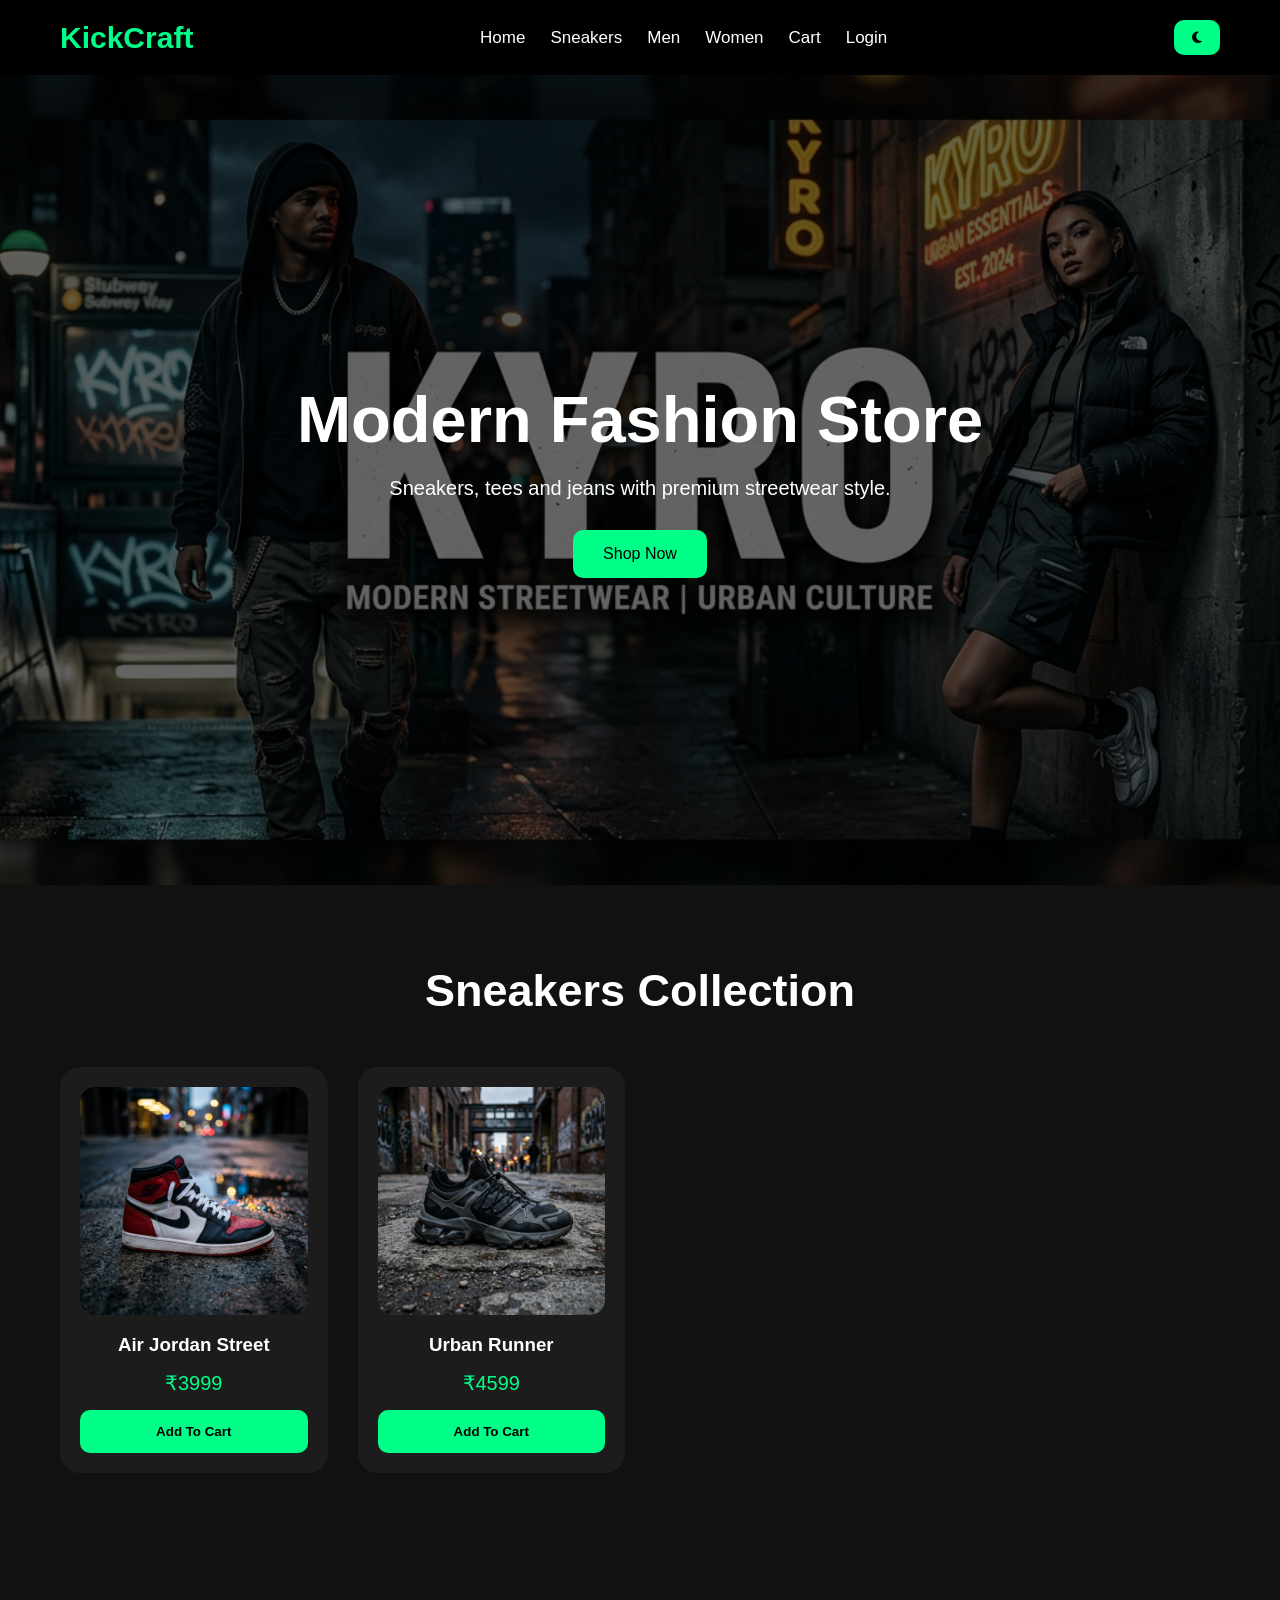
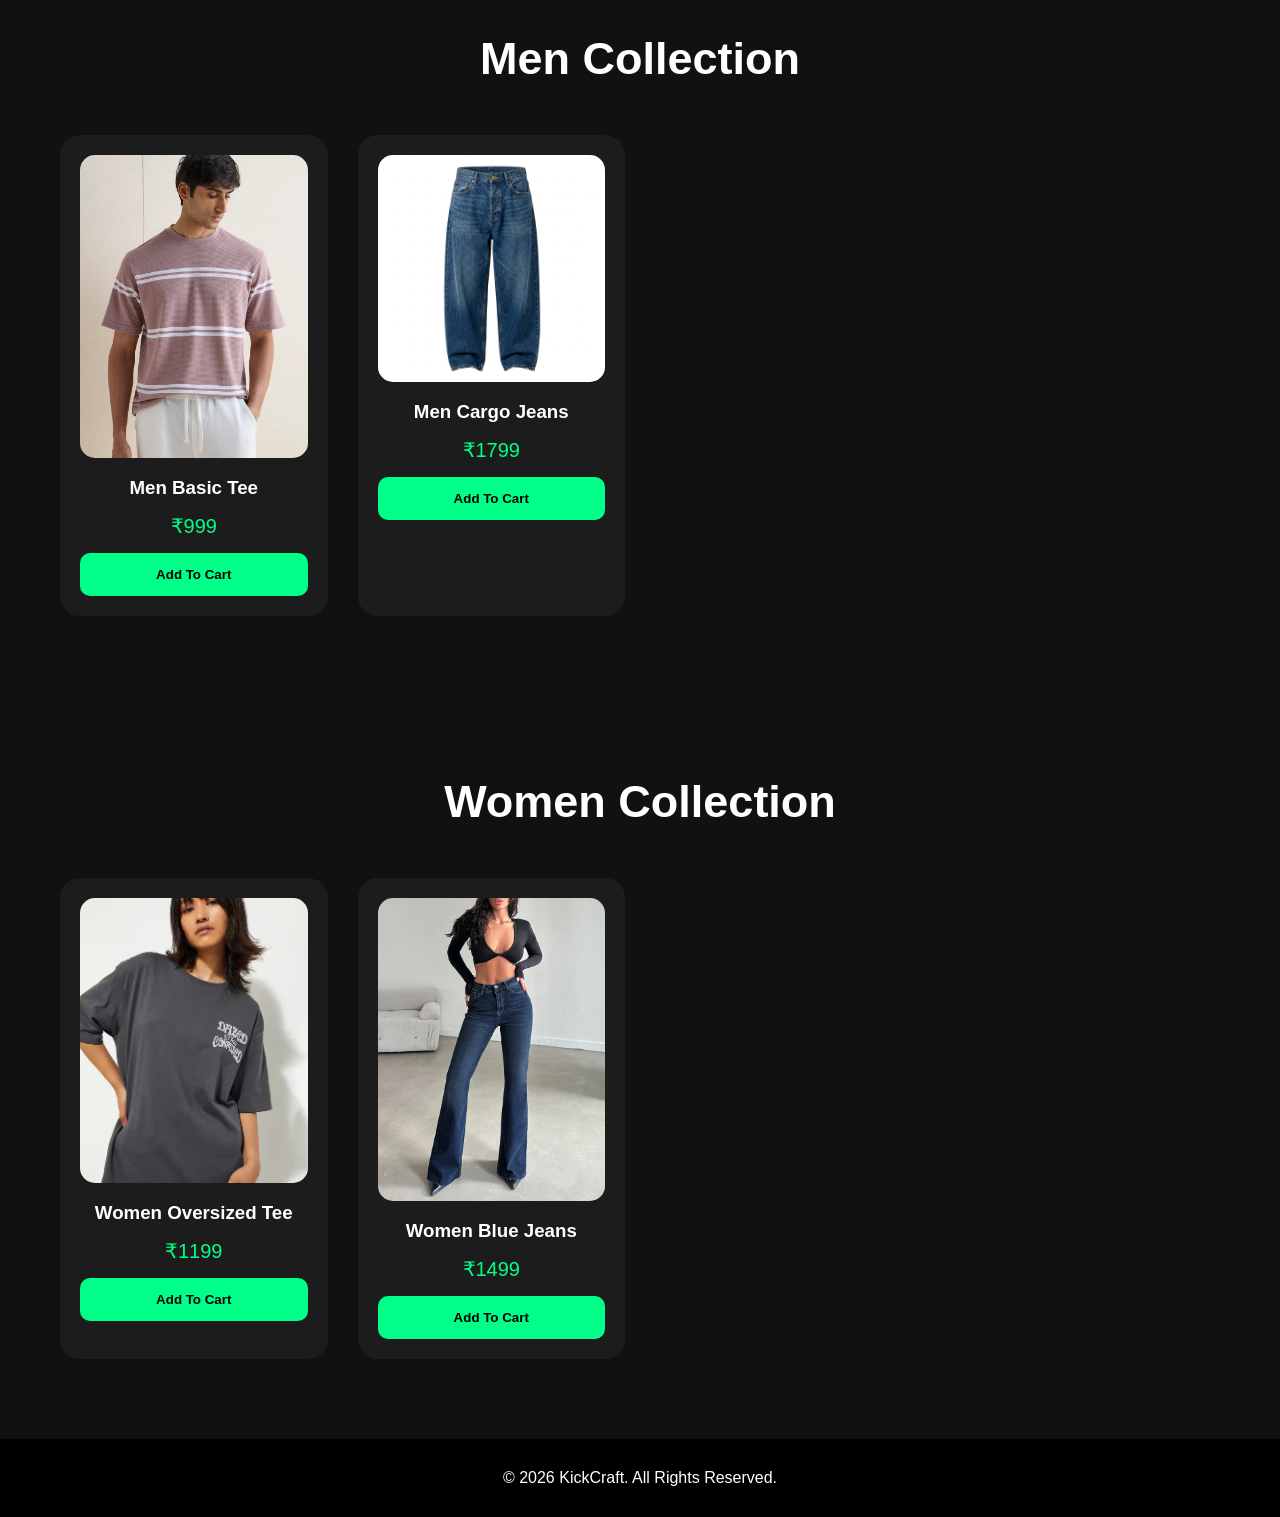
==== index.html @ 6a29a345 "Initial KickCraft website" ====
<!-- index.html -->

<!DOCTYPE html>
<html lang="en">
<head>
    <meta charset="UTF-8">
    <meta name="viewport"
    content="width=device-width, initial-scale=1.0">

    <title>KickCraft</title>

    <link rel="stylesheet"
    href="style.css">

    <link rel="stylesheet"
    href="https://cdnjs.cloudflare.com/ajax/libs/font-awesome/6.5.1/css/all.min.css">
</head>
<body>

    <!-- Navbar -->
    <nav>

        <div class="logo">KickCraft</div>

        <ul>
            <li><a href="#home">Home</a></li>
            <li><a href="#sneakers">Sneakers</a></li>
            <li><a href="#men">Men</a></li>
            <li><a href="#women">Women</a></li>
            <li><a href="cart.html">Cart</a></li>
            <li><a href="login.html">Login</a></li>
        </ul>

        <button id="modeBtn">
            <i class="fa-solid fa-moon"></i>
        </button>

    </nav>



    <!-- Hero -->
    <section class="hero" id="home">

        <div class="hero-text">

            <h1>Modern Fashion Store</h1>

            <p>
                Sneakers, tees and jeans with premium streetwear style.
            </p>

            <a href="#sneakers">
                <button>Shop Now</button>
            </a>

        </div>

    </section>



    <!-- Sneakers -->
    <section class="products" id="sneakers">

        <h2>Sneakers Collection</h2>

        <div class="product-card">

            <img src="images/shoe1.png"
            alt="Sneaker">

            <h3>Air Jordan Street</h3>

            <p class="price">₹3999</p>

            <button class="cart-btn"
            onclick="addToCart('Air Jordan Street',3999)">
                Add To Cart
            </button>

        </div>


        <div class="product-card">

            <img src="images/shoe2.png"
            alt="Sneaker">

            <h3>Urban Runner</h3>

            <p class="price">₹4599</p>

            <button class="cart-btn"
            onclick="addToCart('Urban Runner',4599)">
                Add To Cart
            </button>

        </div>

    </section>



    <!-- Men -->
    <section class="products" id="men">

        <h2>Men Collection</h2>

        <div class="product-card">

            <img src="images/men-tee.png"
            alt="Men Tee">

            <h3>Men Basic Tee</h3>

            <p class="price">₹999</p>

            <button class="cart-btn"
            onclick="addToCart('Men Basic Tee',999)">
                Add To Cart
            </button>

        </div>


        <div class="product-card">

            <img src="images/men-jeans.png"
            alt="Men Jeans">

            <h3>Men Cargo Jeans</h3>

            <p class="price">₹1799</p>

            <button class="cart-btn"
            onclick="addToCart('Men Cargo Jeans',1799)">
                Add To Cart
            </button>

        </div>

    </section>



    <!-- Women -->
    <section class="products" id="women">

        <h2>Women Collection</h2>

        <div class="product-card">

            <img src="images/women-tee.png"
            alt="Women Tee">

            <h3>Women Oversized Tee</h3>

            <p class="price">₹1199</p>

            <button class="cart-btn"
            onclick="addToCart('Women Oversized Tee',1199)">
                Add To Cart
            </button>

        </div>


        <div class="product-card">

            <img src="images/women-jeans.png"
            alt="Women Jeans">

            <h3>Women Blue Jeans</h3>

            <p class="price">₹1499</p>

            <button class="cart-btn"
            onclick="addToCart('Women Blue Jeans',1499)">
                Add To Cart
            </button>

        </div>

    </section>



    <!-- Footer -->
    <footer>

        <p>
            © 2026 KickCraft. All Rights Reserved.
        </p>

    </footer>


    <script src="script.js"></script>

</body>
</html>
---- style.css ----
/* style.css */

*{
    margin:0;
    padding:0;
    box-sizing:border-box;
    font-family:Arial,sans-serif;
}

body{
    background:#111;
    color:white;
}

/* Navbar */
nav{
    width:100%;
    padding:20px 60px;
    display:flex;
    justify-content:space-between;
    align-items:center;
    background:black;
    position:sticky;
    top:0;
    z-index:1000;
}

.logo{
    font-size:30px;
    font-weight:bold;
    color:#00ff88;
}

nav ul{
    display:flex;
    align-items:center;
    gap:25px;
    list-style:none;
}

nav ul li a{
    text-decoration:none;
    color:white;
    font-size:17px;
    transition:0.3s;
}

nav ul li a:hover{
    color:#00ff88;
}

nav button{
    padding:10px 18px;
    border:none;
    border-radius:10px;
    background:#00ff88;
    cursor:pointer;
}

/* Hero */
.hero{
    height:90vh;
    display:flex;
    justify-content:center;
    align-items:center;
    text-align:center;

    background:
    linear-gradient(rgba(0,0,0,0.6),rgba(0,0,0,0.6)),
    url('images/banner.jpg') center/cover no-repeat;
}

.hero-text h1{
    font-size:65px;
    margin-bottom:20px;
}

.hero-text p{
    font-size:20px;
    margin-bottom:30px;
}

.hero-text button{
    padding:15px 30px;
    border:none;
    border-radius:10px;
    background:#00ff88;
    cursor:pointer;
    font-size:16px;
}

/* Products */
.products{
    padding:80px 60px;
    display:grid;
    grid-template-columns:repeat(auto-fit,minmax(260px,1fr));
    gap:30px;
}

.products h2{
    grid-column:1/-1;
    text-align:center;
    font-size:45px;
    margin-bottom:20px;
}

.product-card{
    background:#1c1c1c;
    padding:20px;
    border-radius:20px;
    text-align:center;
    transition:0.3s;
}

.product-card:hover{
    transform:translateY(-8px);
}

.product-card img{
    width:100%;
    border-radius:15px;
}

.product-card h3{
    margin:15px 0;
}

.price{
    color:#00ff88;
    margin-bottom:15px;
    font-size:20px;
}

.cart-btn{
    width:100%;
    padding:14px;
    border:none;
    border-radius:10px;
    background:#00ff88;
    font-weight:bold;
    cursor:pointer;
}

/* Footer */
footer{
    text-align:center;
    padding:30px;
    background:black;
}

/* Login */
.login-container{
    width:400px;
    margin:100px auto;
    background:#1c1c1c;
    padding:40px;
    border-radius:20px;
    text-align:center;
}

.login-container h1{
    margin-bottom:20px;
}

.login-container input{
    width:100%;
    padding:14px;
    margin:15px 0;
    border:none;
    border-radius:10px;
}

.login-container button{
    width:100%;
    padding:14px;
    border:none;
    border-radius:10px;
    background:#00ff88;
    cursor:pointer;
    font-weight:bold;
}

.login-container a{
    color:#00ff88;
}

/* Light Mode */
.light-mode{
    background:white;
    color:black;
}

.light-mode nav{
    background:#f1f1f1;
}

.light-mode nav ul li a{
    color:black;
}

.light-mode .product-card{
    background:#f1f1f1;
    color:black;
}

.light-mode footer{
    background:#f1f1f1;
    color:black;
}

.light-mode .login-container{
    background:#f1f1f1;
    color:black;
}

/* Responsive */
@media(max-width:768px){

    nav{
        flex-direction:column;
        gap:20px;
        padding:20px;
    }

    nav ul{
        flex-wrap:wrap;
        justify-content:center;
        gap:15px;
    }

    .hero-text h1{
        font-size:40px;
    }

    .hero-text p{
        font-size:16px;
    }

    .products{
        padding:50px 20px;
    }

    .login-container{
        width:90%;
    }
}
/* Remove Button */

.remove-btn{
    width:100%;
    padding:12px;
    border:none;
    border-radius:10px;
    background:red;
    color:white;
    cursor:pointer;
    margin-top:10px;
    font-weight:bold;
}



/* Remove Button */

.remove-btn{

    width:100%;

    padding:12px;

    border:none;

    border-radius:10px;

    background:red;

    color:white;

    cursor:pointer;

    margin-top:10px;

    font-weight:bold;
}



/* Payment Button */

#pay-btn{

    padding:15px 30px;

    border:none;

    border-radius:10px;

    background:#00ff88;

    color:black;

    font-size:16px;

    font-weight:bold;

    cursor:pointer;

    margin-top:30px;
}
/* Remove Button */

.remove-btn{

    width:100%;

    padding:12px;

    border:none;

    border-radius:10px;

    background:red;

    color:white;

    cursor:pointer;

    margin-top:10px;

    font-weight:bold;
}



/* Payment Button */

#pay-btn{

    padding:12px 22px;

    border:none;

    border-radius:10px;

    background:#00ff88;

    color:black;

    font-size:15px;

    font-weight:bold;

    cursor:pointer;

    margin-top:20px;
}



/* Payment Success */

.payment-success{

    height:100vh;

    display:flex;

    flex-direction:column;

    justify-content:center;

    align-items:center;

    text-align:center;
}



.payment-success h1{

    font-size:50px;

    margin-bottom:20px;
}



.payment-success p{

    font-size:20px;

    margin-bottom:30px;
}



/* Home Button */

.home-btn{

    padding:15px 30px;

    border:none;

    border-radius:10px;

    background:#00ff88;

    color:black;

    font-size:16px;

    font-weight:bold;

    cursor:pointer;
}
/* Back Button */

#back-btn{

    padding:12px 20px;

    border:none;

    border-radius:10px;

    background:#444;

    color:white;

    cursor:pointer;

    margin-bottom:25px;

    font-size:15px;

    font-weight:bold;
}
/* Small Home Button */

.small-home-btn{

    padding:8px 16px;

    border:none;

    border-radius:8px;

    background:#444;

    color:white;

    cursor:pointer;

    font-size:13px;

    font-weight:bold;

    margin-bottom:20px;
}
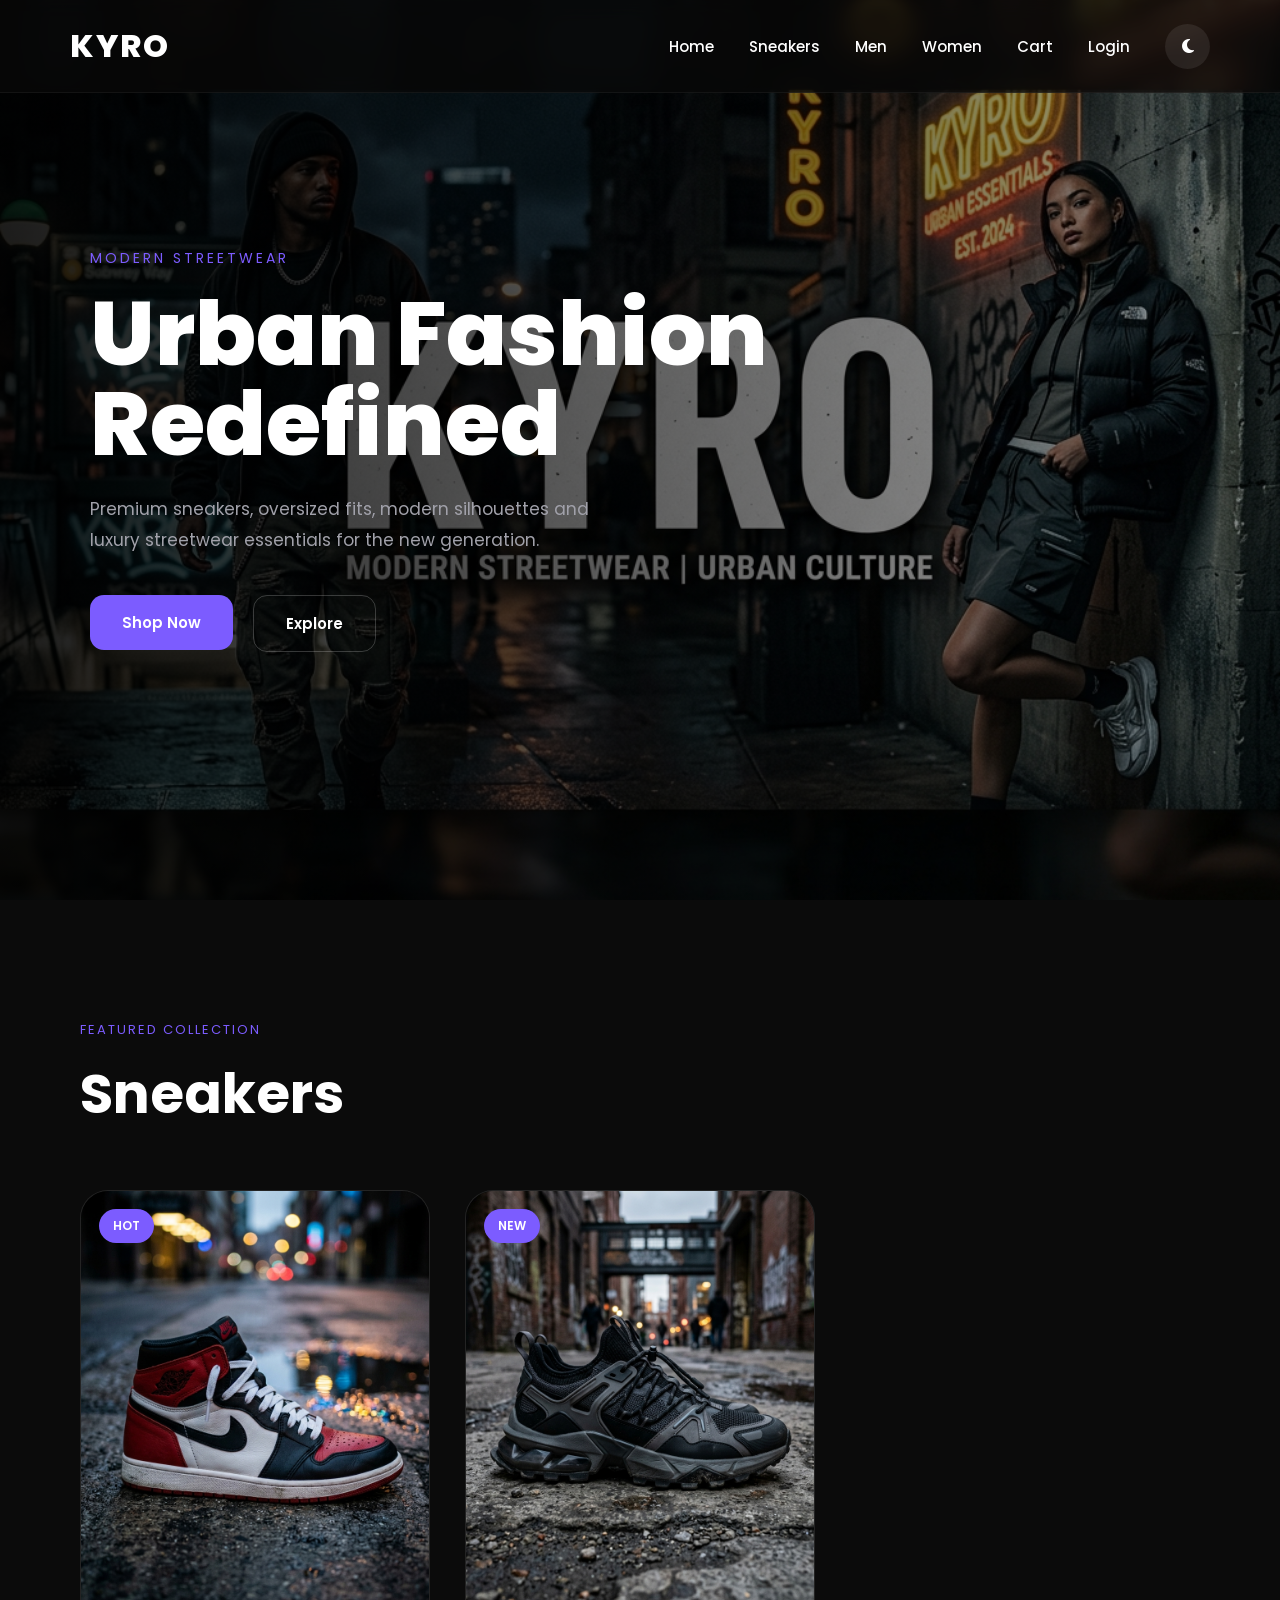
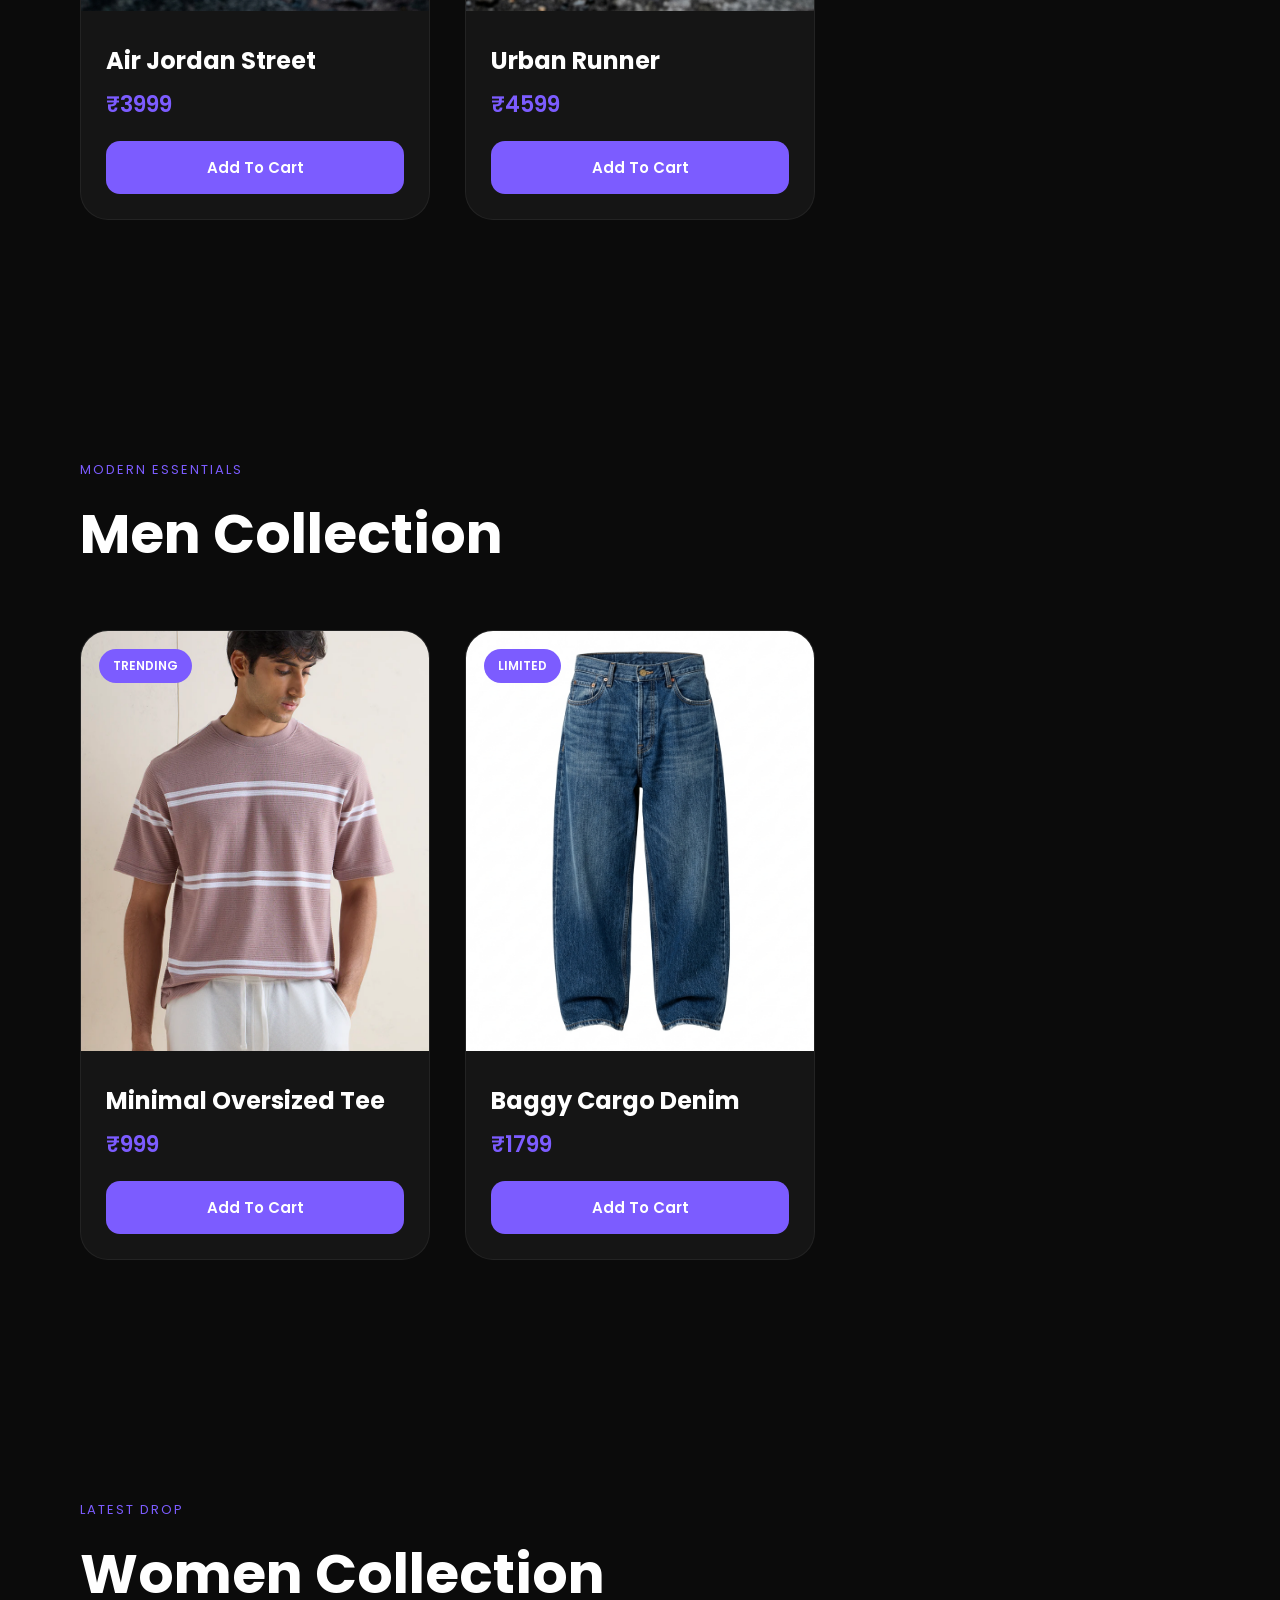
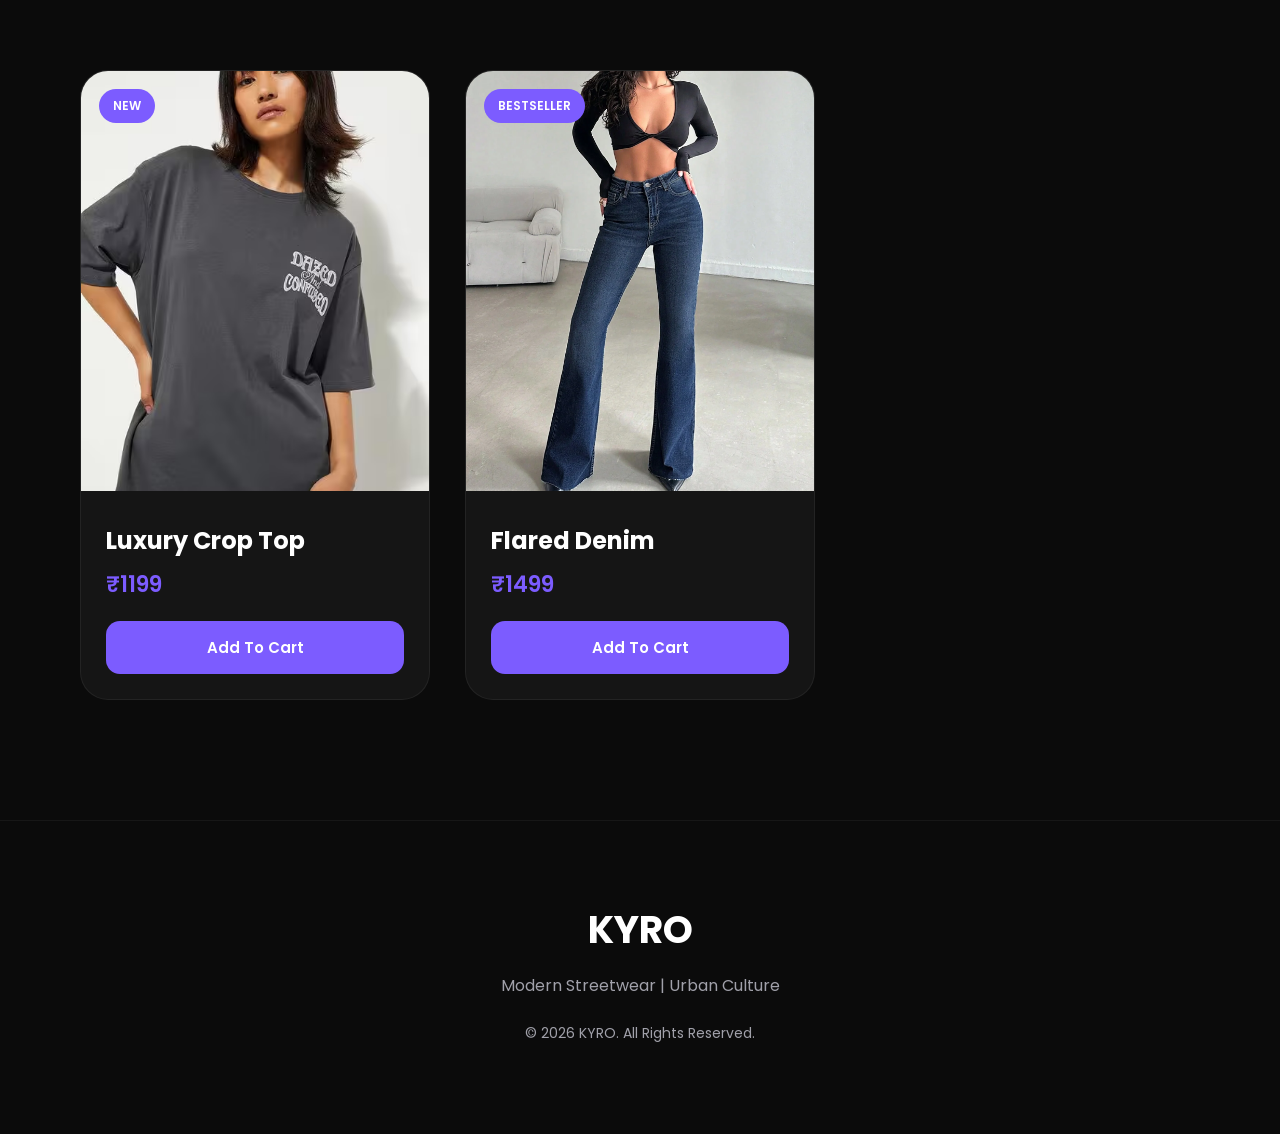
==== commit 68880818: "fixed github pages" ====
--- a/index.html
+++ b/index.html
@@ -3,56 +3,119 @@
 <!DOCTYPE html>
 <html lang="en">
 <head>
+
     <meta charset="UTF-8">
+
     <meta name="viewport"
     content="width=device-width, initial-scale=1.0">
 
-    <title>KickCraft</title>
-
-    <link rel="stylesheet"
-    href="style.css">
+    <title>KYRO Streetwear</title>
+
+    <link rel="stylesheet" href="/style.css">
 
     <link rel="stylesheet"
     href="https://cdnjs.cloudflare.com/ajax/libs/font-awesome/6.5.1/css/all.min.css">
+
+    <link href="https://fonts.googleapis.com/css2?family=Poppins:wght@300;400;500;600;700;800&display=swap"
+    rel="stylesheet">
+
 </head>
+
 <body>
 
     <!-- Navbar -->
+
     <nav>
 
-        <div class="logo">KickCraft</div>
+        <div class="logo">
+            KYRO
+        </div>
 
         <ul>
-            <li><a href="#home">Home</a></li>
-            <li><a href="#sneakers">Sneakers</a></li>
-            <li><a href="#men">Men</a></li>
-            <li><a href="#women">Women</a></li>
-            <li><a href="cart.html">Cart</a></li>
-            <li><a href="login.html">Login</a></li>
+
+            <li>
+                <a href="#home">Home</a>
+            </li>
+
+            <li>
+                <a href="#sneakers">Sneakers</a>
+            </li>
+
+            <li>
+                <a href="#men">Men</a>
+            </li>
+
+            <li>
+                <a href="#women">Women</a>
+            </li>
+
+            <li>
+                <a href="cart.html">Cart</a>
+            </li>
+
+            <li>
+                <a href="login.html">Login</a>
+            </li>
+            <button id="theme-toggle">
+
+    <i class="fa-solid fa-moon"></i>
+
+</button>
+
         </ul>
 
-        <button id="modeBtn">
-            <i class="fa-solid fa-moon"></i>
-        </button>
-
     </nav>
 
 
 
     <!-- Hero -->
+
     <section class="hero" id="home">
 
-        <div class="hero-text">
-
-            <h1>Modern Fashion Store</h1>
-
-            <p>
-                Sneakers, tees and jeans with premium streetwear style.
+        <div class="hero-overlay"></div>
+
+        <div class="hero-content">
+
+            <p class="hero-small">
+                MODERN STREETWEAR
             </p>
 
-            <a href="#sneakers">
-                <button>Shop Now</button>
-            </a>
+            <h1>
+                Urban Fashion <br>
+                Redefined
+            </h1>
+
+            <p class="hero-desc">
+
+                Premium sneakers, oversized fits,
+                modern silhouettes and luxury streetwear
+                essentials for the new generation.
+
+            </p>
+
+            <div class="hero-buttons">
+
+                <a href="#sneakers">
+
+                    <button class="primary-btn">
+
+                        Shop Now
+
+                    </button>
+
+                </a>
+
+                <a href="#men">
+
+                    <button class="secondary-btn">
+
+                        Explore
+
+                    </button>
+
+                </a>
+
+            </div>
 
         </div>
 
@@ -61,40 +124,68 @@
 
 
     <!-- Sneakers -->
+
     <section class="products" id="sneakers">
 
-        <h2>Sneakers Collection</h2>
-
-        <div class="product-card">
+        <div class="section-title">
+
+            <p>FEATURED COLLECTION</p>
+
+            <h2>Sneakers</h2>
+
+        </div>
+
+
+        <div class="product-card">
+
+            <span class="tag">HOT</span>
 
             <img src="images/shoe1.png"
             alt="Sneaker">
 
-            <h3>Air Jordan Street</h3>
-
-            <p class="price">₹3999</p>
-
-            <button class="cart-btn"
-            onclick="addToCart('Air Jordan Street',3999)">
-                Add To Cart
-            </button>
-
-        </div>
-
-
-        <div class="product-card">
+            <div class="product-info">
+
+                <h3>Air Jordan Street</h3>
+
+                <p class="price">
+                    ₹3999
+                </p>
+
+                <button class="cart-btn"
+                onclick="addToCart('Air Jordan Street',3999)">
+
+                    Add To Cart
+
+                </button>
+
+            </div>
+
+        </div>
+
+
+        <div class="product-card">
+
+            <span class="tag">NEW</span>
 
             <img src="images/shoe2.png"
             alt="Sneaker">
 
-            <h3>Urban Runner</h3>
-
-            <p class="price">₹4599</p>
-
-            <button class="cart-btn"
-            onclick="addToCart('Urban Runner',4599)">
-                Add To Cart
-            </button>
+            <div class="product-info">
+
+                <h3>Urban Runner</h3>
+
+                <p class="price">
+                    ₹4599
+                </p>
+
+                <button class="cart-btn"
+                onclick="addToCart('Urban Runner',4599)">
+
+                    Add To Cart
+
+                </button>
+
+            </div>
 
         </div>
 
@@ -103,40 +194,68 @@
 
 
     <!-- Men -->
+
     <section class="products" id="men">
 
-        <h2>Men Collection</h2>
-
-        <div class="product-card">
+        <div class="section-title">
+
+            <p>MODERN ESSENTIALS</p>
+
+            <h2>Men Collection</h2>
+
+        </div>
+
+
+        <div class="product-card">
+
+            <span class="tag">TRENDING</span>
 
             <img src="images/men-tee.png"
             alt="Men Tee">
 
-            <h3>Men Basic Tee</h3>
-
-            <p class="price">₹999</p>
-
-            <button class="cart-btn"
-            onclick="addToCart('Men Basic Tee',999)">
-                Add To Cart
-            </button>
-
-        </div>
-
-
-        <div class="product-card">
+            <div class="product-info">
+
+                <h3>Minimal Oversized Tee</h3>
+
+                <p class="price">
+                    ₹999
+                </p>
+
+                <button class="cart-btn"
+                onclick="addToCart('Minimal Oversized Tee',999)">
+
+                    Add To Cart
+
+                </button>
+
+            </div>
+
+        </div>
+
+
+        <div class="product-card">
+
+            <span class="tag">LIMITED</span>
 
             <img src="images/men-jeans.png"
             alt="Men Jeans">
 
-            <h3>Men Cargo Jeans</h3>
-
-            <p class="price">₹1799</p>
-
-            <button class="cart-btn"
-            onclick="addToCart('Men Cargo Jeans',1799)">
-                Add To Cart
-            </button>
+            <div class="product-info">
+
+                <h3>Baggy Cargo Denim</h3>
+
+                <p class="price">
+                    ₹1799
+                </p>
+
+                <button class="cart-btn"
+                onclick="addToCart('Baggy Cargo Denim',1799)">
+
+                    Add To Cart
+
+                </button>
+
+            </div>
 
         </div>
 
@@ -145,40 +264,68 @@
 
 
     <!-- Women -->
+
     <section class="products" id="women">
 
-        <h2>Women Collection</h2>
-
-        <div class="product-card">
+        <div class="section-title">
+
+            <p>LATEST DROP</p>
+
+            <h2>Women Collection</h2>
+
+        </div>
+
+
+        <div class="product-card">
+
+            <span class="tag">NEW</span>
 
             <img src="images/women-tee.png"
             alt="Women Tee">
 
-            <h3>Women Oversized Tee</h3>
-
-            <p class="price">₹1199</p>
-
-            <button class="cart-btn"
-            onclick="addToCart('Women Oversized Tee',1199)">
-                Add To Cart
-            </button>
-
-        </div>
-
-
-        <div class="product-card">
+            <div class="product-info">
+
+                <h3>Luxury Crop Top</h3>
+
+                <p class="price">
+                    ₹1199
+                </p>
+
+                <button class="cart-btn"
+                onclick="addToCart('Luxury Crop Top',1199)">
+
+                    Add To Cart
+
+                </button>
+
+            </div>
+
+        </div>
+
+
+        <div class="product-card">
+
+            <span class="tag">BESTSELLER</span>
 
             <img src="images/women-jeans.png"
             alt="Women Jeans">
 
-            <h3>Women Blue Jeans</h3>
-
-            <p class="price">₹1499</p>
-
-            <button class="cart-btn"
-            onclick="addToCart('Women Blue Jeans',1499)">
-                Add To Cart
-            </button>
+            <div class="product-info">
+
+                <h3>Flared Denim</h3>
+
+                <p class="price">
+                    ₹1499
+                </p>
+
+                <button class="cart-btn"
+                onclick="addToCart('Flared Denim',1499)">
+
+                    Add To Cart
+
+                </button>
+
+            </div>
 
         </div>
 
@@ -187,10 +334,17 @@
 
 
     <!-- Footer -->
+
     <footer>
 
+        <h2>KYRO</h2>
+
         <p>
-            © 2026 KickCraft. All Rights Reserved.
+            Modern Streetwear | Urban Culture
+        </p>
+
+        <p class="copyright">
+            © 2026 KYRO. All Rights Reserved.
         </p>
 
     </footer>
--- a/style.css
+++ b/style.css
@@ -1,460 +1,764 @@
 /* style.css */
+
+:root{
+
+    --bg:#0b0b0b;
+    --card:#151515;
+    --text:#ffffff;
+    --muted:#a1a1aa;
+    --accent:#7c5cff;
+}
 
 *{
     margin:0;
     padding:0;
     box-sizing:border-box;
-    font-family:Arial,sans-serif;
+    font-family:'Poppins',sans-serif;
+}
+
+html{
+    scroll-behavior:smooth;
 }
 
 body{
-    background:#111;
-    color:white;
-}
+    background:var(--bg);
+    color:var(--text);
+}
+
+
 
 /* Navbar */
+
 nav{
+
     width:100%;
-    padding:20px 60px;
+    padding:22px 70px;
+
     display:flex;
     justify-content:space-between;
     align-items:center;
-    background:black;
-    position:sticky;
+
+    position:fixed;
     top:0;
     z-index:1000;
+
+    background:rgba(10,10,10,0.65);
+
+    backdrop-filter:blur(12px);
+
+    border-bottom:
+    1px solid rgba(255,255,255,0.05);
 }
 
 .logo{
-    font-size:30px;
-    font-weight:bold;
-    color:#00ff88;
+
+    font-size:32px;
+    font-weight:800;
+    letter-spacing:2px;
 }
 
 nav ul{
+
     display:flex;
     align-items:center;
-    gap:25px;
+    gap:35px;
+
     list-style:none;
 }
 
 nav ul li a{
+
+    color:white;
     text-decoration:none;
-    color:white;
+
+    font-size:15px;
+    font-weight:500;
+
+    position:relative;
+    transition:0.3s;
+}
+
+nav ul li a::after{
+
+    content:'';
+
+    position:absolute;
+
+    left:0;
+    bottom:-6px;
+
+    width:0%;
+    height:2px;
+
+    background:var(--accent);
+
+    transition:0.3s;
+}
+
+nav ul li a:hover::after{
+    width:100%;
+}
+
+nav ul li a:hover{
+    color:var(--accent);
+}
+
+
+
+/* Hero */
+
+.hero{
+
+    height:100vh;
+
+    background:
+    linear-gradient(
+        to right,
+        rgba(0,0,0,0.88),
+        rgba(0,0,0,0.35)
+    ),
+    url('images/banner.jpg')
+    center/cover no-repeat;
+
+    display:flex;
+    align-items:center;
+
+    padding:0 90px;
+
+    position:relative;
+}
+
+.hero-content{
+
+    max-width:700px;
+
+    z-index:2;
+}
+
+.hero-small{
+
+    color:var(--accent);
+
+    letter-spacing:3px;
+
+    font-size:14px;
+
+    margin-bottom:20px;
+}
+
+.hero h1{
+
+    font-size:90px;
+    line-height:1;
+
+    font-weight:800;
+
+    margin-bottom:25px;
+}
+
+.hero-desc{
+
+    color:var(--muted);
+
     font-size:17px;
+
+    line-height:1.8;
+
+    max-width:550px;
+
+    margin-bottom:40px;
+}
+
+.hero-buttons{
+
+    display:flex;
+    gap:20px;
+}
+
+.primary-btn,
+.secondary-btn{
+
+    padding:16px 32px;
+
+    border:none;
+    border-radius:14px;
+
+    font-size:15px;
+    font-weight:600;
+
+    cursor:pointer;
+
     transition:0.3s;
 }
 
-nav ul li a:hover{
-    color:#00ff88;
-}
-
-nav button{
-    padding:10px 18px;
+.primary-btn{
+
+    background:var(--accent);
+    color:white;
+}
+
+.secondary-btn{
+
+    background:transparent;
+
+    color:white;
+
+    border:
+    1px solid rgba(255,255,255,0.2);
+}
+
+.primary-btn:hover,
+.secondary-btn:hover{
+
+    transform:translateY(-3px);
+}
+
+
+
+/* Products */
+
+.products{
+
+    padding:120px 80px;
+
+    display:grid;
+
+    grid-template-columns:
+    repeat(auto-fit,minmax(320px,1fr));
+
+    gap:35px;
+}
+
+.section-title{
+
+    grid-column:1/-1;
+
+    margin-bottom:20px;
+}
+
+.section-title p{
+
+    color:var(--accent);
+
+    letter-spacing:2px;
+
+    font-size:13px;
+
+    margin-bottom:12px;
+}
+
+.section-title h2{
+
+    font-size:55px;
+
+    font-weight:700;
+}
+
+
+
+/* Product Card */
+
+.product-card{
+
+    background:var(--card);
+
+    border-radius:28px;
+
+    overflow:hidden;
+
+    position:relative;
+
+    border:
+    1px solid rgba(255,255,255,0.06);
+
+    transition:0.4s;
+}
+
+.product-card:hover{
+
+    transform:
+    translateY(-10px);
+
+    box-shadow:
+    0 25px 50px rgba(0,0,0,0.5);
+}
+
+.product-card img{
+
+    width:100%;
+    height:420px;
+
+    object-fit:cover;
+
+    transition:0.5s;
+}
+
+.product-card:hover img{
+
+    transform:scale(1.07);
+}
+
+.product-info{
+
+    padding:25px;
+}
+
+.product-info h3{
+
+    font-size:24px;
+
+    margin-bottom:10px;
+}
+
+.price{
+
+    color:var(--accent);
+
+    font-size:22px;
+
+    margin-bottom:20px;
+
+    font-weight:600;
+}
+
+
+
+/* Tag */
+
+.tag{
+
+    position:absolute;
+
+    top:18px;
+    left:18px;
+
+    background:var(--accent);
+
+    padding:8px 14px;
+
+    border-radius:40px;
+
+    font-size:12px;
+
+    font-weight:600;
+
+    z-index:2;
+}
+
+
+
+/* Buttons */
+
+.cart-btn{
+
+    width:100%;
+
+    padding:15px;
+
     border:none;
-    border-radius:10px;
-    background:#00ff88;
+
+    border-radius:14px;
+
+    background:var(--accent);
+
+    color:white;
+
+    font-size:15px;
+    font-weight:600;
+
     cursor:pointer;
-}
-
-/* Hero */
-.hero{
-    height:90vh;
+
+    transition:0.3s;
+}
+
+.cart-btn:hover{
+
+    opacity:0.9;
+
+    transform:translateY(-2px);
+}
+
+
+
+/* Footer */
+
+footer{
+
+    padding:80px 20px;
+
+    text-align:center;
+
+    border-top:
+    1px solid rgba(255,255,255,0.05);
+}
+
+footer h2{
+
+    font-size:38px;
+
+    margin-bottom:15px;
+}
+
+footer p{
+
+    color:var(--muted);
+
+    margin-bottom:10px;
+}
+
+.copyright{
+
+    margin-top:25px;
+
+    font-size:14px;
+}
+
+
+
+/* Login + Signup */
+
+.login-container{
+
+    width:420px;
+
+    margin:120px auto;
+
+    background:
+    rgba(20,20,20,0.8);
+
+    backdrop-filter:blur(15px);
+
+    padding:45px;
+
+    border-radius:28px;
+
+    border:
+    1px solid rgba(255,255,255,0.06);
+}
+
+.login-container h1{
+
+    margin-bottom:25px;
+
+    font-size:40px;
+}
+
+.login-container input{
+
+    width:100%;
+
+    padding:16px;
+
+    margin:15px 0;
+
+    border:none;
+
+    border-radius:14px;
+
+    background:#222;
+
+    color:white;
+
+    font-size:15px;
+}
+
+.login-container button{
+
+    width:100%;
+
+    padding:15px;
+
+    border:none;
+
+    border-radius:14px;
+
+    background:var(--accent);
+
+    color:white;
+
+    font-size:15px;
+
+    font-weight:600;
+
+    cursor:pointer;
+
+    margin-top:10px;
+}
+
+.login-container a{
+
+    color:var(--accent);
+
+    text-decoration:none;
+}
+
+
+
+/* Cart */
+
+#cart-items{
+
+    display:grid;
+
+    grid-template-columns:
+    repeat(auto-fit,minmax(280px,1fr));
+
+    gap:30px;
+}
+
+
+
+/* Payment Button */
+
+#pay-btn{
+
+    padding:16px 30px;
+
+    border:none;
+
+    border-radius:14px;
+
+    background:var(--accent);
+
+    color:white;
+
+    font-size:16px;
+
+    font-weight:600;
+
+    cursor:pointer;
+
+    margin-top:30px;
+}
+
+
+
+/* Back Buttons */
+
+#back-btn,
+.small-home-btn{
+
+    padding:12px 20px;
+
+    border:none;
+
+    border-radius:12px;
+
+    background:#222;
+
+    color:white;
+
+    cursor:pointer;
+
+    font-weight:600;
+
+    margin-bottom:20px;
+}
+
+
+
+/* Payment Success */
+
+.payment-success{
+
+    height:100vh;
+
     display:flex;
+
+    flex-direction:column;
+
     justify-content:center;
     align-items:center;
+
     text-align:center;
-
-    background:
-    linear-gradient(rgba(0,0,0,0.6),rgba(0,0,0,0.6)),
-    url('images/banner.jpg') center/cover no-repeat;
-}
-
-.hero-text h1{
-    font-size:65px;
+}
+
+.payment-success h1{
+
+    font-size:60px;
+
     margin-bottom:20px;
 }
 
-.hero-text p{
-    font-size:20px;
+.payment-success p{
+
+    color:var(--muted);
+
     margin-bottom:30px;
 }
 
-.hero-text button{
+.home-btn{
+
     padding:15px 30px;
+
     border:none;
-    border-radius:10px;
-    background:#00ff88;
+
+    border-radius:14px;
+
+    background:var(--accent);
+
+    color:white;
+
+    font-weight:600;
+
     cursor:pointer;
-    font-size:16px;
-}
-
-/* Products */
-.products{
-    padding:80px 60px;
-    display:grid;
-    grid-template-columns:repeat(auto-fit,minmax(260px,1fr));
-    gap:30px;
-}
-
-.products h2{
-    grid-column:1/-1;
-    text-align:center;
-    font-size:45px;
-    margin-bottom:20px;
-}
-
-.product-card{
-    background:#1c1c1c;
-    padding:20px;
-    border-radius:20px;
-    text-align:center;
-    transition:0.3s;
-}
-
-.product-card:hover{
-    transform:translateY(-8px);
-}
-
-.product-card img{
-    width:100%;
-    border-radius:15px;
-}
-
-.product-card h3{
-    margin:15px 0;
-}
-
-.price{
-    color:#00ff88;
-    margin-bottom:15px;
-    font-size:20px;
-}
-
-.cart-btn{
-    width:100%;
-    padding:14px;
-    border:none;
-    border-radius:10px;
-    background:#00ff88;
-    font-weight:bold;
-    cursor:pointer;
-}
-
-/* Footer */
-footer{
-    text-align:center;
-    padding:30px;
-    background:black;
-}
-
-/* Login */
-.login-container{
-    width:400px;
-    margin:100px auto;
-    background:#1c1c1c;
-    padding:40px;
-    border-radius:20px;
-    text-align:center;
-}
-
-.login-container h1{
-    margin-bottom:20px;
-}
-
-.login-container input{
-    width:100%;
-    padding:14px;
-    margin:15px 0;
-    border:none;
-    border-radius:10px;
-}
-
-.login-container button{
-    width:100%;
-    padding:14px;
-    border:none;
-    border-radius:10px;
-    background:#00ff88;
-    cursor:pointer;
-    font-weight:bold;
-}
-
-.login-container a{
-    color:#00ff88;
-}
-
-/* Light Mode */
-.light-mode{
-    background:white;
-    color:black;
-}
-
-.light-mode nav{
-    background:#f1f1f1;
-}
-
-.light-mode nav ul li a{
-    color:black;
-}
-
-.light-mode .product-card{
-    background:#f1f1f1;
-    color:black;
-}
-
-.light-mode footer{
-    background:#f1f1f1;
-    color:black;
-}
-
-.light-mode .login-container{
-    background:#f1f1f1;
-    color:black;
-}
+}
+
+
 
 /* Responsive */
-@media(max-width:768px){
+
+@media(max-width:900px){
 
     nav{
+
+        padding:20px;
         flex-direction:column;
         gap:20px;
-        padding:20px;
     }
 
     nav ul{
+
         flex-wrap:wrap;
         justify-content:center;
-        gap:15px;
     }
 
-    .hero-text h1{
+    .hero{
+
+        padding:0 25px;
+        text-align:center;
+    }
+
+    .hero h1{
+
+        font-size:55px;
+    }
+
+    .hero-buttons{
+
+        justify-content:center;
+    }
+
+    .products{
+
+        padding:80px 25px;
+    }
+
+    .section-title h2{
+
         font-size:40px;
     }
 
-    .hero-text p{
-        font-size:16px;
-    }
-
-    .products{
-        padding:50px 20px;
-    }
-
     .login-container{
+
         width:90%;
     }
 }
-/* Remove Button */
-
-.remove-btn{
-    width:100%;
-    padding:12px;
+/* Theme Toggle */
+
+#theme-toggle{
+
+    width:45px;
+    height:45px;
+
     border:none;
-    border-radius:10px;
-    background:red;
-    color:white;
+
+    border-radius:50%;
+
+    background:rgba(255,255,255,0.08);
+
+    color:white;
+
     cursor:pointer;
-    margin-top:10px;
-    font-weight:bold;
-}
-
-
-
-/* Remove Button */
-
-.remove-btn{
-
-    width:100%;
-
-    padding:12px;
-
-    border:none;
-
-    border-radius:10px;
-
-    background:red;
-
-    color:white;
-
-    cursor:pointer;
-
-    margin-top:10px;
-
-    font-weight:bold;
-}
-
-
-
-/* Payment Button */
-
-#pay-btn{
-
-    padding:15px 30px;
-
-    border:none;
-
-    border-radius:10px;
-
-    background:#00ff88;
+
+    font-size:16px;
+
+    transition:0.3s;
+}
+
+#theme-toggle:hover{
+
+    background:var(--accent);
+
+    transform:rotate(180deg);
+}
+
+
+
+/* LIGHT MODE */
+
+body.light-mode{
+
+    background:#f5f5f5;
+    color:#111;
+}
+
+
+
+/* Navbar */
+
+body.light-mode nav{
+
+    background:rgba(255,255,255,0.7);
+
+    border:
+    1px solid rgba(0,0,0,0.06);
+}
+
+body.light-mode nav ul li a{
+
+    color:#111;
+}
+
+
+
+/* Cards */
+
+body.light-mode .product-card,
+body.light-mode .big-card,
+body.light-mode .small-card{
+
+    background:white;
+
+    border:
+    1px solid rgba(0,0,0,0.06);
+}
+
+
+
+/* Text */
+
+body.light-mode .hero-text,
+body.light-mode .product-info span,
+body.light-mode footer p{
+
+    color:#555;
+}
+
+
+
+/* Login */
+
+body.light-mode .login-container{
+
+    background:white;
 
     color:black;
-
-    font-size:16px;
-
-    font-weight:bold;
-
-    cursor:pointer;
-
-    margin-top:30px;
-}
-/* Remove Button */
-
-.remove-btn{
-
-    width:100%;
-
-    padding:12px;
-
-    border:none;
-
-    border-radius:10px;
-
-    background:red;
-
-    color:white;
-
-    cursor:pointer;
-
-    margin-top:10px;
-
-    font-weight:bold;
-}
-
-
-
-/* Payment Button */
-
-#pay-btn{
-
-    padding:12px 22px;
-
-    border:none;
-
-    border-radius:10px;
-
-    background:#00ff88;
+}
+
+body.light-mode .login-container input{
+
+    background:#f1f1f1;
 
     color:black;
-
-    font-size:15px;
-
-    font-weight:bold;
-
-    cursor:pointer;
-
-    margin-top:20px;
-}
-
-
-
-/* Payment Success */
-
-.payment-success{
-
-    height:100vh;
-
-    display:flex;
-
-    flex-direction:column;
-
-    justify-content:center;
-
-    align-items:center;
-
-    text-align:center;
-}
-
-
-
-.payment-success h1{
-
-    font-size:50px;
-
-    margin-bottom:20px;
-}
-
-
-
-.payment-success p{
-
-    font-size:20px;
-
-    margin-bottom:30px;
-}
-
-
-
-/* Home Button */
-
-.home-btn{
-
-    padding:15px 30px;
-
-    border:none;
-
-    border-radius:10px;
-
-    background:#00ff88;
-
-    color:black;
-
-    font-size:16px;
-
-    font-weight:bold;
-
-    cursor:pointer;
-}
-/* Back Button */
-
-#back-btn{
-
-    padding:12px 20px;
-
-    border:none;
-
-    border-radius:10px;
-
-    background:#444;
-
-    color:white;
-
-    cursor:pointer;
-
-    margin-bottom:25px;
-
-    font-size:15px;
-
-    font-weight:bold;
-}
-/* Small Home Button */
-
-.small-home-btn{
-
-    padding:8px 16px;
-
-    border:none;
-
-    border-radius:8px;
-
-    background:#444;
-
-    color:white;
-
-    cursor:pointer;
-
-    font-size:13px;
-
-    font-weight:bold;
-
-    margin-bottom:20px;
+}
+
+
+
+/* Footer */
+
+body.light-mode footer{
+
+    border-top:
+    1px solid rgba(0,0,0,0.06);
 }
